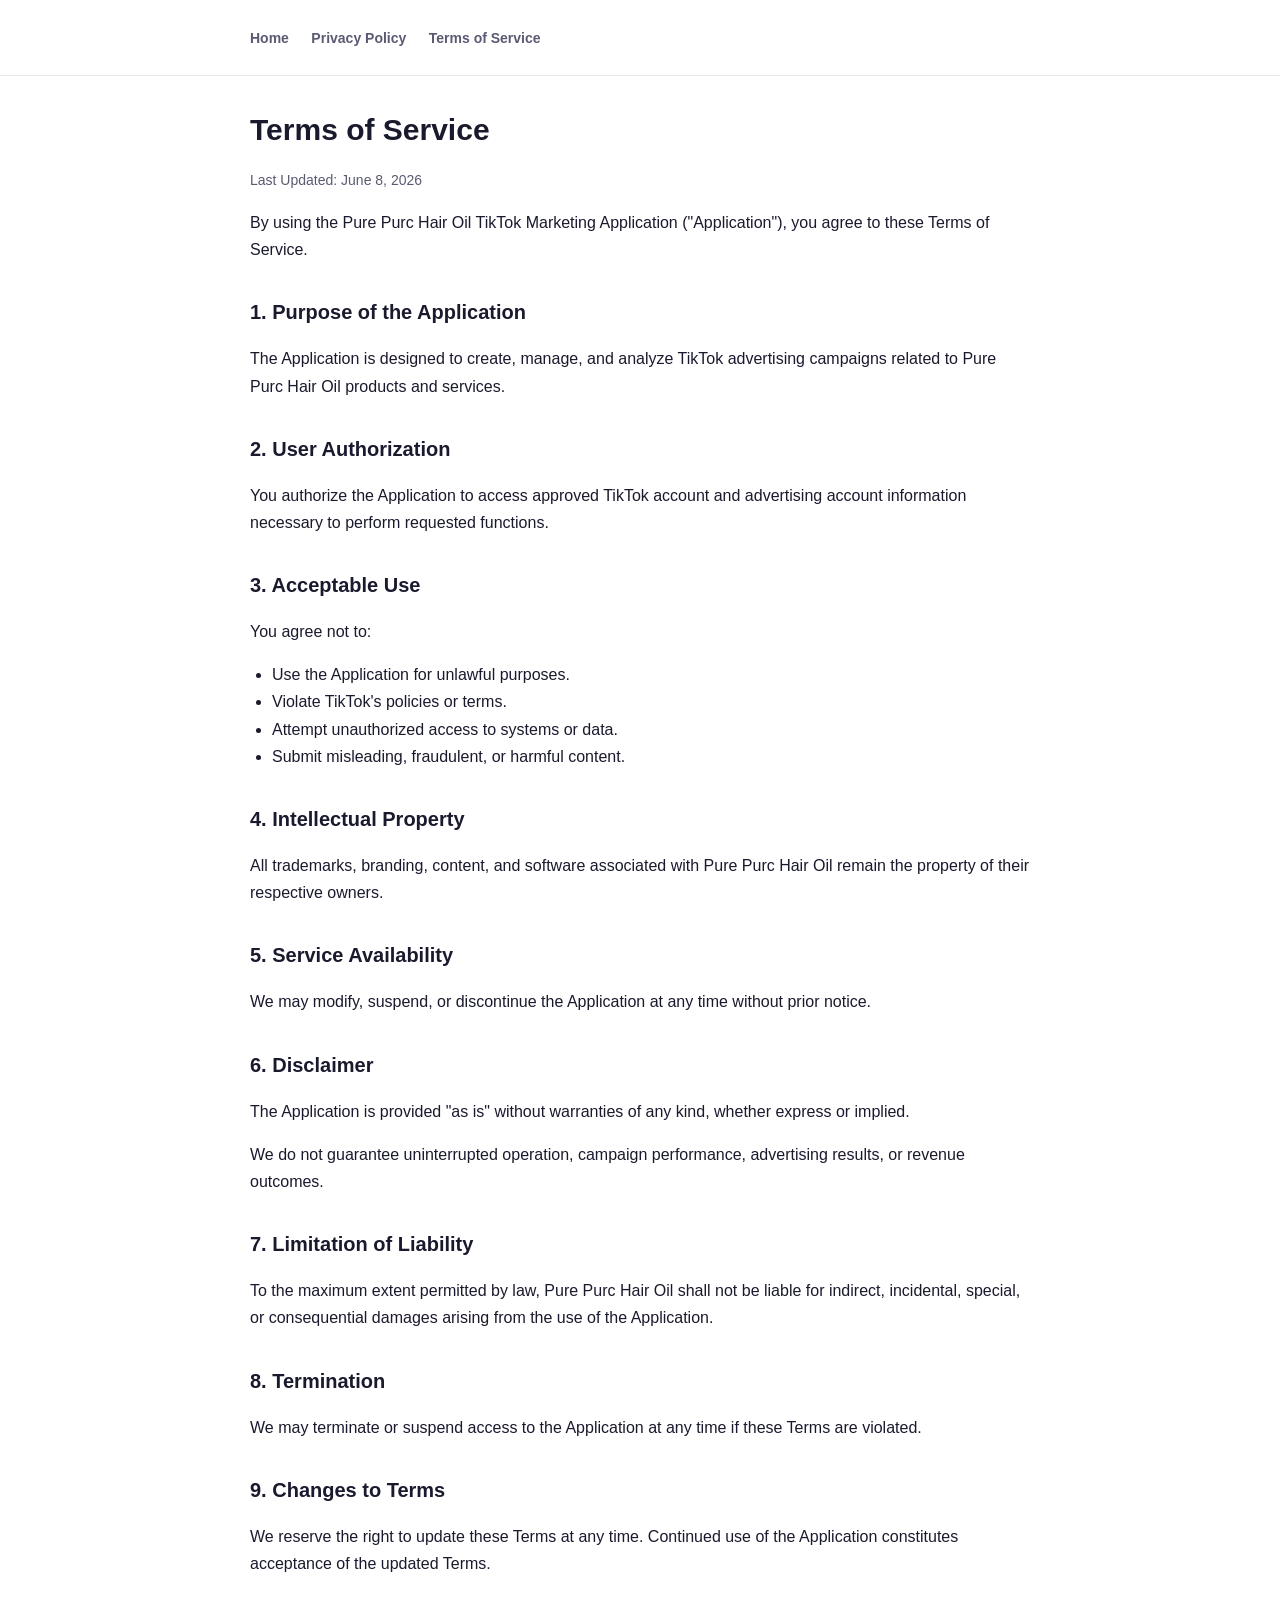
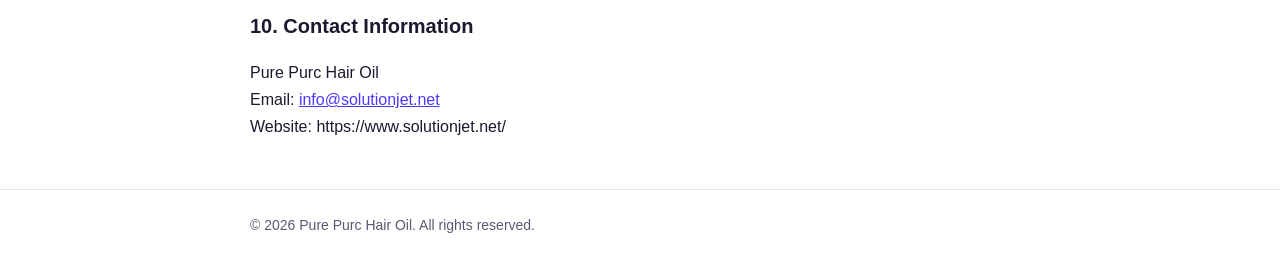
==== docs/terms-of-service.html @ 5628879f "added legal pages" ====
<!DOCTYPE html>
<html lang="en">
<head>
  <meta charset="utf-8" />
  <meta name="viewport" content="width=device-width, initial-scale=1" />
  <title>Terms of Service — Pure Purc Hair Oil</title>
  <link rel="stylesheet" href="style.css" />
</head>
<body>
  <header>
    <div class="wrap">
      <nav>
        <a href="index.html">Home</a>
        <a href="privacy-policy.html">Privacy Policy</a>
        <a href="terms-of-service.html">Terms of Service</a>
      </nav>
    </div>
  </header>

  <main class="wrap">
    <h1>Terms of Service</h1>
    <p class="updated">Last Updated: June 8, 2026</p>

    <p>By using the Pure Purc Hair Oil TikTok Marketing Application
      ("Application"), you agree to these Terms of Service.</p>

    <h2>1. Purpose of the Application</h2>
    <p>The Application is designed to create, manage, and analyze TikTok
      advertising campaigns related to Pure Purc Hair Oil products and services.</p>

    <h2>2. User Authorization</h2>
    <p>You authorize the Application to access approved TikTok account and
      advertising account information necessary to perform requested functions.</p>

    <h2>3. Acceptable Use</h2>
    <p>You agree not to:</p>
    <ul>
      <li>Use the Application for unlawful purposes.</li>
      <li>Violate TikTok's policies or terms.</li>
      <li>Attempt unauthorized access to systems or data.</li>
      <li>Submit misleading, fraudulent, or harmful content.</li>
    </ul>

    <h2>4. Intellectual Property</h2>
    <p>All trademarks, branding, content, and software associated with Pure Purc
      Hair Oil remain the property of their respective owners.</p>

    <h2>5. Service Availability</h2>
    <p>We may modify, suspend, or discontinue the Application at any time without
      prior notice.</p>

    <h2>6. Disclaimer</h2>
    <p>The Application is provided "as is" without warranties of any kind, whether
      express or implied.</p>
    <p>We do not guarantee uninterrupted operation, campaign performance,
      advertising results, or revenue outcomes.</p>

    <h2>7. Limitation of Liability</h2>
    <p>To the maximum extent permitted by law, Pure Purc Hair Oil shall not be
      liable for indirect, incidental, special, or consequential damages arising
      from the use of the Application.</p>

    <h2>8. Termination</h2>
    <p>We may terminate or suspend access to the Application at any time if these
      Terms are violated.</p>

    <h2>9. Changes to Terms</h2>
    <p>We reserve the right to update these Terms at any time. Continued use of
      the Application constitutes acceptance of the updated Terms.</p>

    <h2>10. Contact Information</h2>
    <p>
      Pure Purc Hair Oil<br />
      Email: <a href="mailto:info@solutionjet.net">info@solutionjet.net</a><br />
      Website: https://www.solutionjet.net/
    </p>
  </main>

  <footer>
    <div class="wrap">© <span id="y"></span> Pure Purc Hair Oil. All rights reserved.</div>
  </footer>
  <script>document.getElementById('y').textContent = new Date().getFullYear();</script>
</body>
</html>
---- docs/style.css ----
:root {
  --bg: #ffffff;
  --text: #1a1a2e;
  --muted: #5a5a72;
  --accent: #4a3aff;
  --line: #e6e6ef;
  --card: #f7f7fb;
}
* { box-sizing: border-box; }
body {
  margin: 0;
  background: var(--bg);
  color: var(--text);
  font: 16px/1.7 -apple-system, "Segoe UI", Roboto, Helvetica, Arial, sans-serif;
}
header {
  border-bottom: 1px solid var(--line);
  padding: 24px 0;
}
.wrap { max-width: 820px; margin: 0 auto; padding: 0 20px; }
nav a {
  color: var(--muted);
  text-decoration: none;
  margin-right: 18px;
  font-weight: 600;
  font-size: 14px;
}
nav a:hover, a { color: var(--accent); }
h1 { font-size: 30px; margin: 28px 0 6px; }
h2 { font-size: 20px; margin: 32px 0 8px; }
.updated { color: var(--muted); font-size: 14px; margin-bottom: 8px; }
.notice {
  background: var(--card);
  border: 1px solid var(--line);
  border-left: 4px solid var(--accent);
  border-radius: 8px;
  padding: 12px 16px;
  font-size: 14px;
  color: var(--muted);
  margin: 20px 0;
}
ul { padding-left: 22px; }
footer {
  border-top: 1px solid var(--line);
  margin-top: 48px;
  padding: 24px 0;
  color: var(--muted);
  font-size: 14px;
}
code { background: var(--card); padding: 1px 6px; border-radius: 5px; }
.cards { display: grid; grid-template-columns: 1fr 1fr; gap: 16px; margin-top: 24px; }
.card { background: var(--card); border: 1px solid var(--line); border-radius: 12px; padding: 20px; }
@media (max-width: 600px) { .cards { grid-template-columns: 1fr; } }
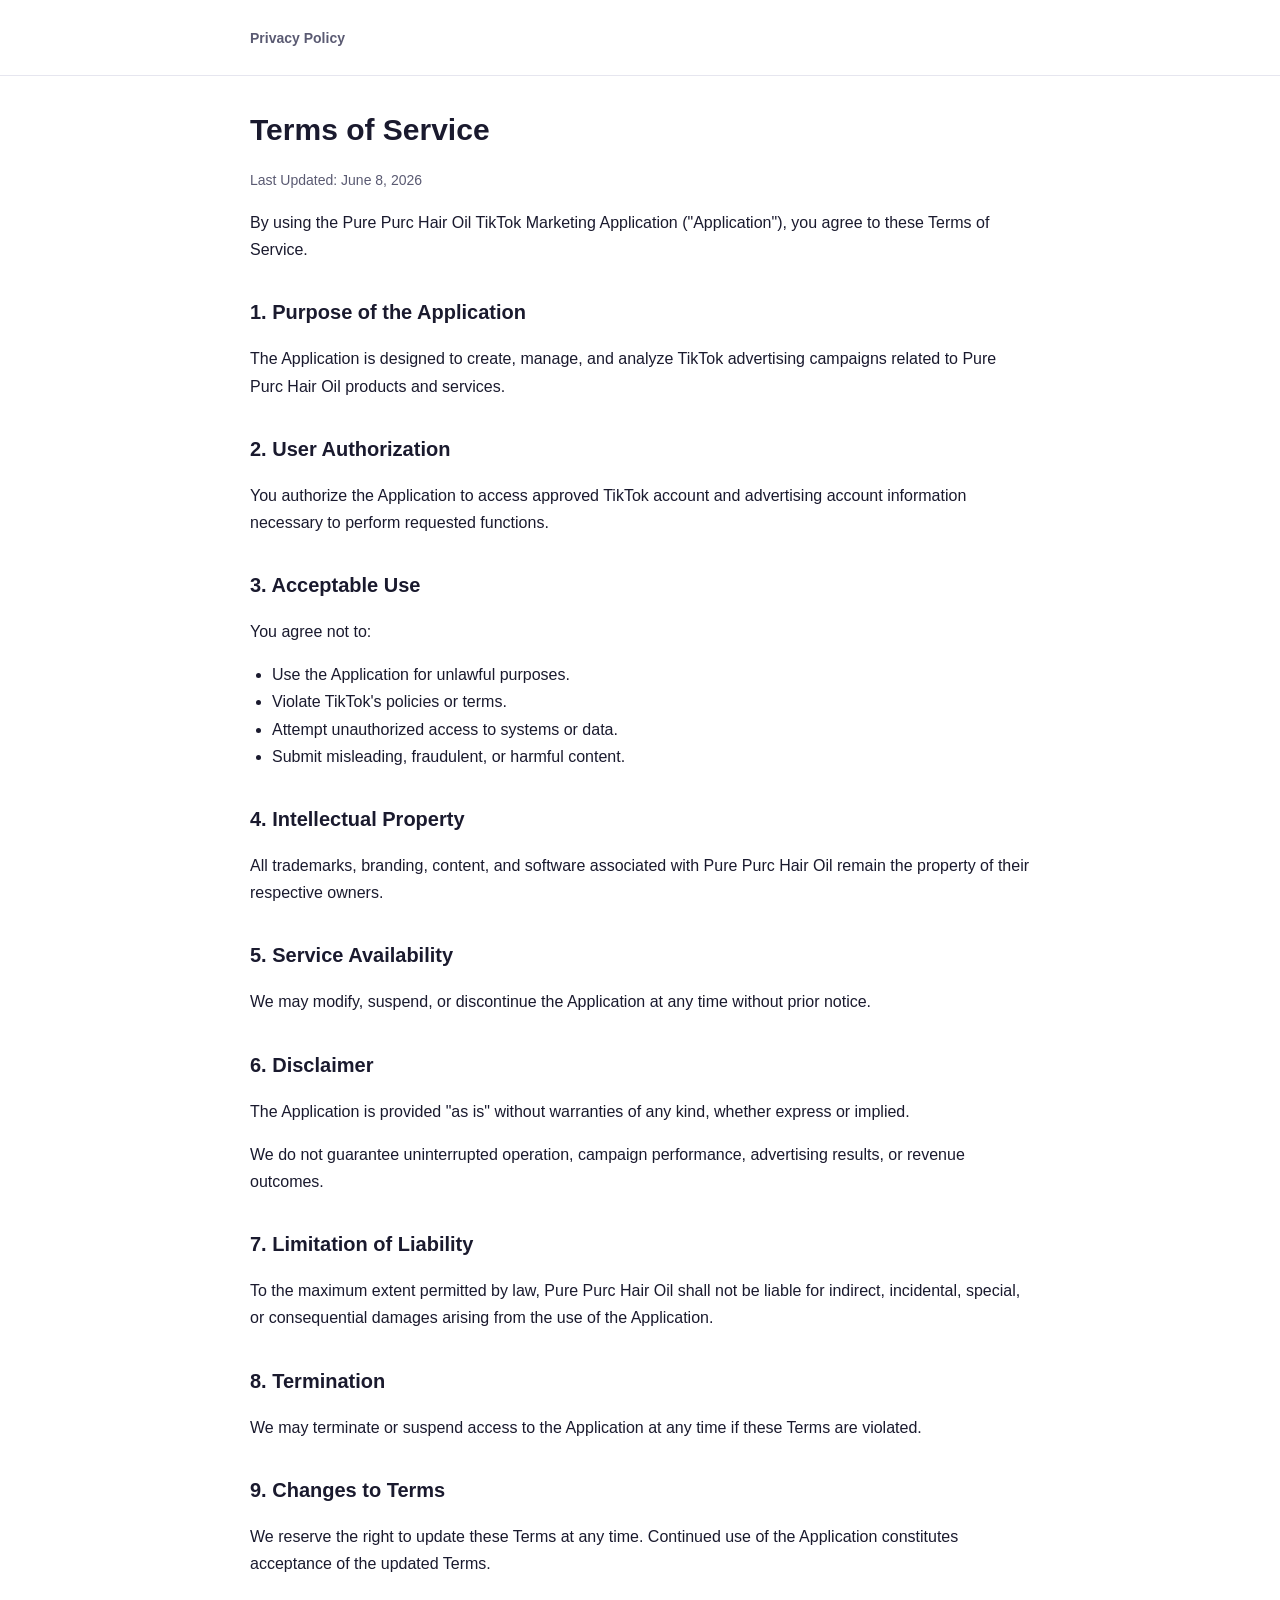
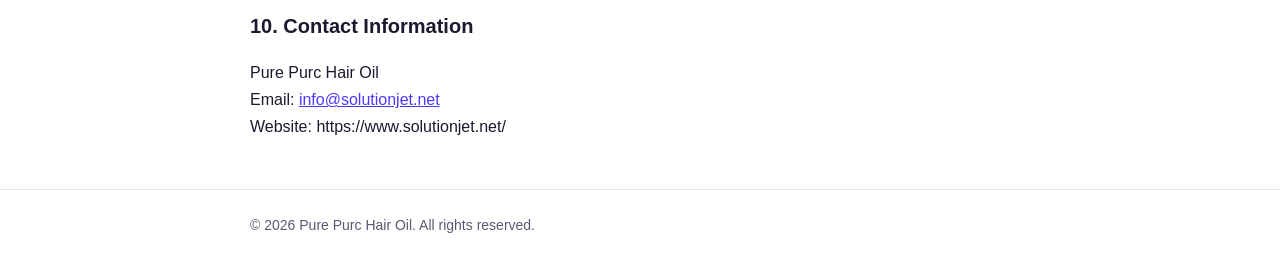
==== commit 2ffb1f7b: "Update terms-of-service.html updated path and links" ====
--- a/docs/terms-of-service.html
+++ b/docs/terms-of-service.html
@@ -10,9 +10,7 @@
   <header>
     <div class="wrap">
       <nav>
-        <a href="index.html">Home</a>
-        <a href="privacy-policy.html">Privacy Policy</a>
-        <a href="terms-of-service.html">Terms of Service</a>
+        <a href="https://www.solutionjet.net/products/hookpilot/privacy">Privacy Policy</a>
       </nav>
     </div>
   </header>
